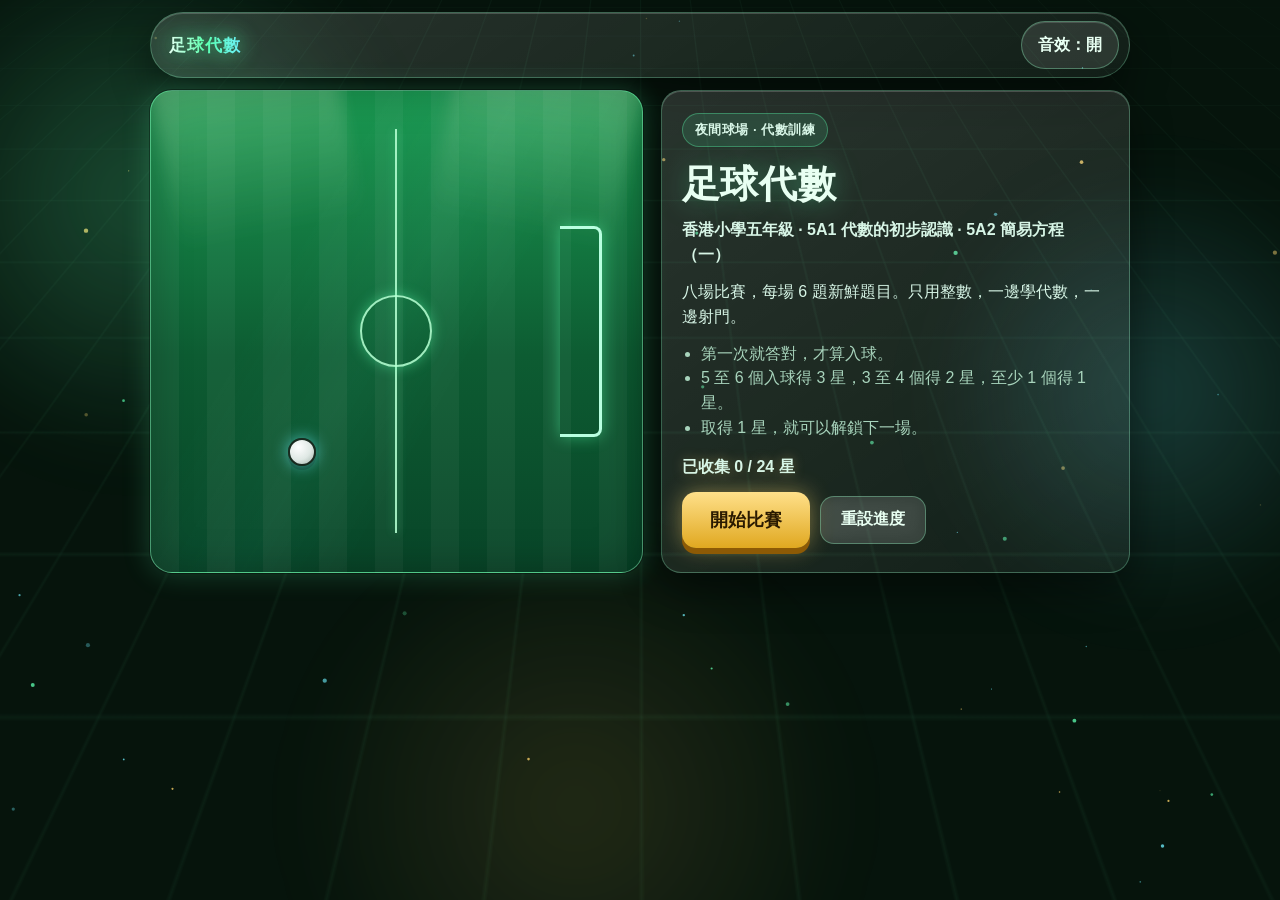
==== p5-maths-simple-algebra/index.html @ fef08406 "Add soccer algebra game with progress reset. Hong Kong P5 static game (5A1/5A2) under p5-maths-simpl" ====
<!DOCTYPE html>
<html lang="zh-Hant">
<head>
  <meta charset="UTF-8">
  <meta name="viewport" content="width=device-width, initial-scale=1, viewport-fit=cover">
  <meta name="theme-color" content="#06140c">
  <title>足球代數</title>
  <link rel="stylesheet" href="./styles.css">
</head>
<body>
  <canvas id="fx-canvas" aria-hidden="true"></canvas>
  <div class="bg-grid" aria-hidden="true"></div>
  <div class="bg-glow bg-glow-a" aria-hidden="true"></div>
  <div class="bg-glow bg-glow-b" aria-hidden="true"></div>
  <div class="bg-glow bg-glow-c" aria-hidden="true"></div>

  <div class="app-shell" id="app-shell">
    <header class="topbar glass-bar">
      <p class="brand"><span class="brand-glow">足球代數</span></p>
      <button type="button" id="sound-toggle" class="pill-btn" aria-pressed="true">音效：開</button>
    </header>

    <main>
      <noscript>
        <p class="noscript">請開啟 JavaScript，這個練習才能運作。</p>
      </noscript>

      <section id="screen-home" class="screen">
        <div class="hero">
          <div class="mini-pitch neon-frame" aria-hidden="true">
            <span class="pitch-sheen"></span>
            <span class="mini-halfway"></span>
            <span class="mini-circle"></span>
            <span class="mini-goal"></span>
            <span class="mini-ball neon-orb"></span>
            <span class="floodlight flood-l"></span>
            <span class="floodlight flood-r"></span>
          </div>
          <div class="hero-copy glass-panel">
            <p class="chip">夜間球場 · 代數訓練</p>
            <h1>足球代數</h1>
            <p class="lede">香港小學五年級 · 5A1 代數的初步認識 · 5A2 簡易方程（一）</p>
            <p>八場比賽，每場 6 題新鮮題目。只用整數，一邊學代數，一邊射門。</p>
            <ul class="rules">
              <li>第一次就答對，才算入球。</li>
              <li>5 至 6 個入球得 3 星，3 至 4 個得 2 星，至少 1 個得 1 星。</li>
              <li>取得 1 星，就可以解鎖下一場。</li>
            </ul>
            <p id="home-stars" class="collected">已收集 0 / 24 星</p>
            <div class="home-actions">
              <button type="button" id="go-map" class="btn-primary btn-large">開始比賽</button>
              <button type="button" id="reset-progress" class="btn-secondary">重設進度</button>
            </div>
          </div>
        </div>
      </section>

      <section id="screen-map" class="screen" hidden>
        <div class="map-head">
          <button type="button" id="map-home" class="btn-secondary">主頁</button>
          <div>
            <h1>賽程</h1>
            <p id="map-stars" class="collected">已收集 0 / 24 星</p>
          </div>
        </div>
        <p id="map-error" class="map-error glass-panel" hidden>題目暫時未能產生，請再按一次。</p>
        <div class="map-pitch neon-frame">
          <span class="pitch-sheen"></span>
          <ol id="level-list" class="level-list" aria-label="八場比賽"></ol>
        </div>
      </section>

      <section id="screen-match" class="screen" hidden>
        <div class="scoreboard glass-bar">
          <button type="button" id="quit-match" class="btn-secondary">地圖</button>
          <div class="scoreboard-title">
            <p id="match-title">5A1</p>
            <p id="match-progress" aria-live="polite">準備開球</p>
          </div>
          <div class="score-box neon-score">
            <span>入球</span>
            <strong id="score" aria-live="polite">0</strong>
          </div>
        </div>

        <div class="match-body">
          <div class="pitch neon-frame" id="pitch" aria-hidden="true">
            <div class="pitch-grass">
              <span class="pitch-sheen"></span>
              <div class="floodlight flood-l"></div>
              <div class="floodlight flood-r"></div>
              <div class="halfway"></div>
              <div class="center-circle"></div>
              <div class="penalty"></div>
              <div class="goal-wrap">
                <svg class="goal-svg" viewBox="0 0 220 120" aria-hidden="true">
                  <defs>
                    <pattern id="goal-net" width="12" height="12" patternUnits="userSpaceOnUse">
                      <path d="M0 12 L12 0" stroke="rgba(180,255,220,0.55)" stroke-width="1"></path>
                    </pattern>
                    <filter id="goal-glow" x="-20%" y="-20%" width="140%" height="140%">
                      <feGaussianBlur stdDeviation="2.2" result="blur"/>
                      <feMerge>
                        <feMergeNode in="blur"/>
                        <feMergeNode in="SourceGraphic"/>
                      </feMerge>
                    </filter>
                  </defs>
                  <path d="M16 108 V18 H204 V108" fill="url(#goal-net)" stroke="#b8ffe0" stroke-width="6" stroke-linejoin="round" filter="url(#goal-glow)"></path>
                </svg>
                <div class="keeper" id="keeper">
                  <span class="keeper-aura"></span>
                  <span class="keeper-head"></span>
                  <span class="keeper-body"></span>
                </div>
              </div>
              <div class="ball neon-orb" id="ball">
                <span class="ball-glow"></span>
                <svg class="ball-svg" viewBox="0 0 64 64" aria-hidden="true">
                  <circle cx="32" cy="32" r="30" fill="#ffffff" stroke="#0b1a12" stroke-width="2"></circle>
                  <polygon points="32,14 42,24 38,36 26,36 22,24" fill="#0b1a12"></polygon>
                  <polygon points="12,30 22,24 18,38 8,36" fill="#0b1a12"></polygon>
                  <polygon points="52,30 42,24 46,38 56,36" fill="#0b1a12"></polygon>
                  <polygon points="22,46 26,36 38,36 42,46 32,56" fill="#0b1a12"></polygon>
                </svg>
              </div>
              <div id="fx-layer" class="fx-layer"></div>
            </div>
          </div>

          <div class="play-panel glass-panel" id="play-panel">
            <div id="coach-banner" class="coach" hidden>
              <p class="coach-label">教練提示</p>
              <p id="coach-tip"></p>
              <button type="button" id="start-question" class="btn-primary btn-large">開球</button>
            </div>

            <div id="question-panel" hidden>
              <p id="phase-label" class="phase-label" hidden></p>
              <h2 id="prompt" class="prompt" tabindex="-1"></h2>
              <p id="equation-reminder" class="reminder" hidden></p>
              <div id="choices" class="choices" role="group" aria-label="選項"></div>
              <div id="keypad" class="keypad" hidden>
                <p id="typed" class="keypad-display is-empty" aria-live="polite">輸入 x</p>
                <div class="keys" id="keys" role="group" aria-label="數字鍵盤">
                  <button type="button" data-key="1">1</button>
                  <button type="button" data-key="2">2</button>
                  <button type="button" data-key="3">3</button>
                  <button type="button" data-key="4">4</button>
                  <button type="button" data-key="5">5</button>
                  <button type="button" data-key="6">6</button>
                  <button type="button" data-key="7">7</button>
                  <button type="button" data-key="8">8</button>
                  <button type="button" data-key="9">9</button>
                  <button type="button" data-key="clear">清除</button>
                  <button type="button" data-key="0">0</button>
                  <button type="button" data-key="submit">提交</button>
                </div>
              </div>
              <div id="feedback" class="feedback glass-inset" hidden role="status" aria-live="polite">
                <p id="feedback-title" class="feedback-title"></p>
                <p id="feedback-note"></p>
                <ol id="feedback-steps"></ol>
                <p id="feedback-check" class="feedback-check"></p>
                <button type="button" id="feedback-next" class="btn-primary btn-large">下一題</button>
              </div>
            </div>
          </div>
        </div>
      </section>

      <section id="screen-result" class="screen" hidden>
        <div class="result-card glass-panel">
          <h1 id="result-title">全場完結</h1>
          <p id="result-score">第一次射中 0 題，共 6 題。</p>
          <div id="result-stars" class="result-stars" aria-label="0 星"></div>
          <p id="result-note"></p>
          <div class="result-actions">
            <button type="button" id="replay" class="btn-primary btn-large">再賽一場</button>
            <button type="button" id="back-map" class="btn-secondary btn-large">返回地圖</button>
          </div>
        </div>
      </section>
    </main>
  </div>

  <div id="quit-confirm" class="modal" hidden>
    <div class="modal-card glass-panel" role="dialog" aria-modal="true" aria-labelledby="quit-text">
      <p id="quit-text">離開本場？這場進度不會儲存。星星要全場完結才會儲存。</p>
      <div class="modal-actions">
        <button type="button" id="quit-stay" class="btn-primary">留下</button>
        <button type="button" id="quit-leave" class="btn-secondary">離開</button>
      </div>
    </div>
  </div>

  <div id="reset-confirm" class="modal" hidden>
    <div class="modal-card glass-panel" role="dialog" aria-modal="true" aria-labelledby="reset-text">
      <p id="reset-text">重設全部進度？所有星星和解鎖都會清除，而且不能復原。</p>
      <div class="modal-actions">
        <button type="button" id="reset-cancel" class="btn-primary">取消</button>
        <button type="button" id="reset-confirm-btn" class="btn-secondary btn-danger">確定重設</button>
      </div>
    </div>
  </div>

  <script src="./questions.js"></script>
  <script src="./game.js"></script>
</body>
</html>
---- p5-maths-simple-algebra/styles.css ----
:root {
  --night: #06140c;
  --night-mid: #0a1f14;
  --grass-deep: #0c3d22;
  --grass-mid: #125c34;
  --grass-light: #1a8a4a;
  --line: rgba(180, 255, 210, 0.88);
  --neon: #5dffb0;
  --neon-soft: rgba(93, 255, 176, 0.45);
  --neon-gold: #ffd56a;
  --neon-cyan: #6ef0ff;
  --neon-coral: #ff6b7a;
  --ink: #e8fff2;
  --ink-dark: #0d1f16;
  --ink-soft: #a8d4bc;
  --panel: rgba(12, 36, 24, 0.55);
  --panel-solid: rgba(18, 48, 32, 0.78);
  --panel-border: rgba(148, 255, 200, 0.28);
  --glass: rgba(255, 255, 255, 0.08);
  --glass-strong: rgba(255, 255, 255, 0.14);
  --accent: #ffd56a;
  --accent-deep: #e0a820;
  --goal: #3dff9a;
  --save: #ff6b7a;
  --locked: #6b8a78;
  --shadow: 0 16px 40px rgba(0, 0, 0, 0.45);
  --glow-soft: 0 0 24px rgba(93, 255, 176, 0.25);
  --radius: 20px;
  --tap: 48px;
  --safe-top: env(safe-area-inset-top, 0px);
  --safe-right: env(safe-area-inset-right, 0px);
  --safe-bottom: env(safe-area-inset-bottom, 0px);
  --safe-left: env(safe-area-inset-left, 0px);
  --font: "PingFang TC", "Heiti TC", "Microsoft JhengHei", "Noto Sans TC", sans-serif;
}

*,
*::before,
*::after {
  box-sizing: border-box;
}

html,
body {
  margin: 0;
  min-height: 100%;
  min-height: 100dvh;
  font-family: var(--font);
  color: var(--ink);
  background: var(--night);
  -webkit-tap-highlight-color: transparent;
  touch-action: manipulation;
  overflow-x: hidden;
}

#fx-canvas {
  position: fixed;
  inset: 0;
  width: 100%;
  height: 100%;
  pointer-events: none;
  z-index: 0;
}

.bg-grid {
  position: fixed;
  inset: -10%;
  z-index: 0;
  pointer-events: none;
  background-image:
    linear-gradient(rgba(93, 255, 176, 0.06) 1px, transparent 1px),
    linear-gradient(90deg, rgba(93, 255, 176, 0.06) 1px, transparent 1px);
  background-size: 48px 48px;
  transform: perspective(600px) rotateX(48deg) scale(1.35);
  transform-origin: center 20%;
  mask-image: radial-gradient(ellipse at 50% 30%, #000 20%, transparent 72%);
  animation: grid-drift 28s linear infinite;
  opacity: 0.7;
}

.bg-glow {
  position: fixed;
  border-radius: 50%;
  pointer-events: none;
  z-index: 0;
  filter: blur(40px);
  opacity: 0.55;
}

.bg-glow-a {
  width: 42vw;
  height: 42vw;
  top: -8%;
  left: -10%;
  background: radial-gradient(circle, rgba(93, 255, 176, 0.45), transparent 70%);
  animation: glow-float 14s ease-in-out infinite;
}

.bg-glow-b {
  width: 36vw;
  height: 36vw;
  right: -8%;
  top: 18%;
  background: radial-gradient(circle, rgba(110, 240, 255, 0.35), transparent 70%);
  animation: glow-float 18s ease-in-out infinite reverse;
}

.bg-glow-c {
  width: 50vw;
  height: 40vw;
  left: 20%;
  bottom: -18%;
  background: radial-gradient(circle, rgba(255, 213, 106, 0.22), transparent 70%);
  animation: glow-float 20s ease-in-out infinite;
}

@keyframes grid-drift {
  from { background-position: 0 0, 0 0; }
  to { background-position: 0 96px, 96px 0; }
}

@keyframes glow-float {
  0%, 100% { transform: translate(0, 0) scale(1); }
  50% { transform: translate(3%, -4%) scale(1.08); }
}

.app-shell {
  position: relative;
  z-index: 1;
  padding:
    calc(12px + var(--safe-top))
    calc(14px + var(--safe-right))
    calc(14px + var(--safe-bottom))
    calc(14px + var(--safe-left));
  min-height: 100dvh;
}

.app-shell.is-shaking {
  animation: screen-shake 0.42s ease-out;
}

@keyframes screen-shake {
  0%, 100% { transform: translate(0, 0); }
  20% { transform: translate(-3px, 2px); }
  40% { transform: translate(3px, -2px); }
  60% { transform: translate(-2px, -1px); }
  80% { transform: translate(2px, 1px); }
}

button {
  font-family: inherit;
  font-size: 1rem;
  font-weight: 700;
  border: none;
  cursor: pointer;
  touch-action: manipulation;
  color: inherit;
}

button:disabled {
  opacity: 0.55;
  cursor: not-allowed;
}

button:focus-visible {
  outline: 3px solid var(--neon-gold);
  outline-offset: 2px;
}

.glass-bar,
.glass-panel {
  background: linear-gradient(145deg, rgba(255, 255, 255, 0.14), rgba(255, 255, 255, 0.05));
  backdrop-filter: blur(18px) saturate(1.35);
  -webkit-backdrop-filter: blur(18px) saturate(1.35);
  border: 1px solid var(--panel-border);
  box-shadow: var(--shadow), inset 0 1px 0 rgba(255, 255, 255, 0.18);
}

.glass-inset {
  background: rgba(0, 0, 0, 0.28);
  border: 1px solid rgba(148, 255, 200, 0.2);
  backdrop-filter: blur(10px);
  -webkit-backdrop-filter: blur(10px);
}

.neon-frame {
  position: relative;
  border: 1px solid rgba(148, 255, 200, 0.45);
  box-shadow:
    0 0 0 1px rgba(0, 0, 0, 0.35),
    0 0 28px rgba(93, 255, 176, 0.22),
    inset 0 0 40px rgba(0, 0, 0, 0.25);
}

.pitch-sheen {
  position: absolute;
  inset: 0;
  pointer-events: none;
  background: linear-gradient(120deg, transparent 30%, rgba(255, 255, 255, 0.12) 48%, transparent 62%);
  mix-blend-mode: soft-light;
  animation: sheen-sweep 7s ease-in-out infinite;
}

@keyframes sheen-sweep {
  0%, 100% { opacity: 0.35; transform: translateX(-8%); }
  50% { opacity: 0.7; transform: translateX(8%); }
}

.topbar {
  max-width: 980px;
  margin: 0 auto 12px;
  display: flex;
  align-items: center;
  justify-content: space-between;
  gap: 12px;
  border-radius: 999px;
  padding: 8px 10px 8px 18px;
}

.brand {
  margin: 0;
  font-size: 1.05rem;
  font-weight: 800;
  letter-spacing: 0.06em;
}

.brand-glow {
  background: linear-gradient(90deg, #eafff4, var(--neon), var(--neon-cyan));
  -webkit-background-clip: text;
  background-clip: text;
  color: transparent;
  text-shadow: 0 0 24px rgba(93, 255, 176, 0.35);
  filter: drop-shadow(0 0 10px rgba(93, 255, 176, 0.45));
}

.pill-btn,
#sound-toggle {
  min-height: var(--tap);
  min-width: var(--tap);
  padding: 0 16px;
  border-radius: 999px;
  background: rgba(255, 255, 255, 0.1);
  color: var(--ink);
  border: 1px solid rgba(148, 255, 200, 0.35);
  box-shadow: inset 0 1px 0 rgba(255, 255, 255, 0.15);
}

main {
  max-width: 980px;
  margin: 0 auto;
}

.screen[hidden],
[hidden] {
  display: none !important;
}

.noscript {
  background: #fff3cd;
  color: #664d03;
  padding: 14px 16px;
  border-radius: 12px;
}

.hero {
  display: grid;
  gap: 18px;
}

.mini-pitch {
  position: relative;
  height: clamp(160px, 28vh, 240px);
  border-radius: 22px;
  overflow: hidden;
  background:
    repeating-linear-gradient(
      90deg,
      rgba(255, 255, 255, 0.04) 0 28px,
      transparent 28px 56px
    ),
    linear-gradient(180deg, #1a9a52, #0d5c32 55%, #084528);
}

.floodlight {
  position: absolute;
  width: 38%;
  height: 55%;
  top: -8%;
  pointer-events: none;
  background: linear-gradient(180deg, rgba(255, 255, 220, 0.28), transparent 70%);
  filter: blur(8px);
  opacity: 0.75;
  animation: flood-pulse 4.5s ease-in-out infinite;
}

.flood-l { left: 4%; transform: rotate(-12deg); }
.flood-r { right: 4%; transform: rotate(12deg); animation-delay: -2s; }

@keyframes flood-pulse {
  0%, 100% { opacity: 0.45; }
  50% { opacity: 0.85; }
}

.mini-halfway,
.mini-circle,
.mini-goal,
.mini-ball {
  position: absolute;
}

.mini-halfway {
  left: 50%;
  top: 8%;
  bottom: 8%;
  width: 2px;
  background: var(--line);
  box-shadow: 0 0 10px var(--neon-soft);
  transform: translateX(-50%);
}

.mini-circle {
  width: 72px;
  height: 72px;
  border: 2px solid var(--line);
  border-radius: 50%;
  left: 50%;
  top: 50%;
  transform: translate(-50%, -50%);
  box-shadow: 0 0 14px var(--neon-soft);
}

.mini-goal {
  right: 8%;
  top: 28%;
  width: 42px;
  height: 44%;
  border: 3px solid #b8ffe0;
  border-left: none;
  border-radius: 0 8px 8px 0;
  box-shadow: 0 0 16px rgba(93, 255, 176, 0.45);
}

.neon-orb,
.mini-ball {
  width: 28px;
  height: 28px;
  border-radius: 50%;
  background: radial-gradient(circle at 35% 30%, #fff, #dfe8e4 55%, #9fb0a8);
  border: 2px solid #1a2a20;
  left: 28%;
  bottom: 22%;
  box-shadow:
    0 0 16px rgba(110, 240, 255, 0.65),
    0 4px 0 rgba(0, 0, 0, 0.25);
}

.hero-copy {
  border-radius: var(--radius);
  padding: 22px 20px 24px;
}

.chip {
  display: inline-flex;
  margin: 0 0 10px;
  padding: 6px 12px;
  border-radius: 999px;
  font-size: 0.82rem;
  font-weight: 800;
  letter-spacing: 0.04em;
  color: #b8ffe0;
  background: rgba(93, 255, 176, 0.12);
  border: 1px solid rgba(93, 255, 176, 0.35);
}

.hero-copy h1 {
  margin: 0 0 8px;
  font-size: clamp(1.8rem, 5vw, 2.4rem);
  letter-spacing: 0.02em;
  text-shadow: 0 0 28px rgba(93, 255, 176, 0.35);
}

.lede {
  margin: 0 0 10px;
  color: var(--neon-gold);
  font-weight: 700;
}

.hero-copy > p {
  margin: 0 0 12px;
  line-height: 1.55;
  color: #d7f5e6;
}

.rules {
  margin: 0 0 14px;
  padding-left: 1.2em;
  color: var(--ink-soft);
  line-height: 1.55;
}

.collected {
  margin: 0 0 14px;
  font-weight: 800;
  color: var(--neon-gold);
  text-shadow: 0 0 12px rgba(255, 213, 106, 0.35);
}

.btn-primary,
.btn-secondary {
  min-height: var(--tap);
  min-width: var(--tap);
  padding: 12px 20px;
  border-radius: 14px;
  display: inline-flex;
  align-items: center;
  justify-content: center;
}

.btn-primary {
  background: linear-gradient(180deg, #ffe08a, var(--accent-deep));
  color: #2a1a00;
  box-shadow:
    0 6px 0 #8d5a05,
    0 0 22px rgba(255, 213, 106, 0.45);
}

.btn-primary:active {
  transform: translateY(2px);
  box-shadow: 0 4px 0 #8d5a05, 0 0 16px rgba(255, 213, 106, 0.35);
}

.btn-secondary {
  background: rgba(255, 255, 255, 0.1);
  border: 1px solid rgba(148, 255, 200, 0.35);
  color: var(--ink);
  backdrop-filter: blur(8px);
  -webkit-backdrop-filter: blur(8px);
}

.btn-large {
  min-height: 56px;
  padding-inline: 28px;
  font-size: 1.1rem;
}

.home-actions {
  display: flex;
  flex-wrap: wrap;
  gap: 10px;
  align-items: center;
}

.btn-danger {
  border-color: rgba(255, 107, 122, 0.55);
  color: #ffd0d4;
}

.btn-danger:active {
  background: rgba(255, 107, 122, 0.18);
}

.map-head {
  display: flex;
  align-items: flex-start;
  gap: 14px;
  margin-bottom: 14px;
  color: var(--ink);
}

.map-head h1 {
  margin: 0 0 4px;
  font-size: 1.6rem;
  text-shadow: 0 0 18px rgba(93, 255, 176, 0.35);
}

.map-head .collected {
  margin: 0;
}

.map-error {
  color: #ffd0d4;
  padding: 12px 14px;
  border-radius: 12px;
  margin: 0 0 12px;
  font-weight: 700;
  border-color: rgba(255, 107, 122, 0.45);
}

.map-pitch {
  border-radius: 22px;
  padding: 16px;
  overflow: hidden;
  background:
    repeating-linear-gradient(
      90deg,
      rgba(255, 255, 255, 0.04) 0 36px,
      transparent 36px 72px
    ),
    linear-gradient(180deg, #178a48, #0d5c32);
}

.level-list {
  list-style: none;
  margin: 0;
  padding: 0;
  display: grid;
  grid-template-columns: 1fr;
  gap: 12px;
  position: relative;
  z-index: 1;
}

.level-card {
  display: grid;
  grid-template-columns: auto 1fr auto;
  gap: 12px;
  align-items: center;
  width: 100%;
  text-align: left;
  min-height: 72px;
  padding: 12px 14px;
  border-radius: 16px;
  background: linear-gradient(145deg, rgba(255, 255, 255, 0.16), rgba(255, 255, 255, 0.06));
  border: 1px solid rgba(148, 255, 200, 0.35);
  box-shadow: 0 4px 0 rgba(0, 0, 0, 0.25), 0 0 18px rgba(93, 255, 176, 0.12);
  backdrop-filter: blur(10px);
  -webkit-backdrop-filter: blur(10px);
  color: var(--ink);
}

.level-card:active:not(:disabled) {
  transform: translateY(1px);
}

.level-card.is-locked {
  background: rgba(20, 40, 30, 0.55);
  color: var(--locked);
  border-color: rgba(107, 138, 120, 0.35);
  box-shadow: none;
}

.level-num {
  width: 44px;
  height: 44px;
  border-radius: 50%;
  display: grid;
  place-items: center;
  background: radial-gradient(circle at 35% 30%, #3dff9a, #0f6a3c);
  color: #062214;
  font-weight: 800;
  box-shadow: 0 0 16px rgba(61, 255, 154, 0.55);
}

.level-card.is-locked .level-num {
  background: #4a5f52;
  color: #c5d4cb;
  box-shadow: none;
}

.level-meta strong {
  display: block;
  font-size: 1.05rem;
  margin-bottom: 2px;
}

.level-meta span {
  font-size: 0.92rem;
  color: var(--ink-soft);
}

.level-stars {
  letter-spacing: 0.08em;
  font-size: 1.1rem;
  color: var(--neon-gold);
  min-width: 4.2em;
  text-align: right;
  text-shadow: 0 0 10px rgba(255, 213, 106, 0.4);
}

.scoreboard {
  display: grid;
  grid-template-columns: auto 1fr auto;
  gap: 10px;
  align-items: center;
  border-radius: 18px;
  padding: 10px 12px;
  margin-bottom: 12px;
}

.scoreboard-title p {
  margin: 0;
}

#match-title {
  font-weight: 800;
  font-size: 1.05rem;
}

#match-progress {
  font-size: 0.92rem;
  opacity: 0.9;
  color: var(--ink-soft);
}

.score-box {
  border-radius: 14px;
  padding: 8px 12px;
  text-align: center;
  min-width: 68px;
}

.neon-score {
  background: rgba(0, 0, 0, 0.35);
  border: 1px solid rgba(93, 255, 176, 0.45);
  box-shadow: inset 0 0 18px rgba(93, 255, 176, 0.18), 0 0 16px rgba(93, 255, 176, 0.2);
}

.score-box span {
  display: block;
  font-size: 0.78rem;
  opacity: 0.85;
  color: var(--neon);
}

.score-box strong {
  font-size: 1.45rem;
  line-height: 1.1;
  color: #fff;
  text-shadow: 0 0 12px rgba(93, 255, 176, 0.65);
}

.match-body {
  display: grid;
  gap: 12px;
}

.pitch {
  border-radius: 18px;
  overflow: hidden;
  min-height: 150px;
}

.pitch-grass {
  position: relative;
  height: clamp(150px, 24vh, 220px);
  background:
    repeating-linear-gradient(
      90deg,
      rgba(255, 255, 255, 0.045) 0 32px,
      transparent 32px 64px
    ),
    linear-gradient(180deg, #1b9a52, #0e6a3a 60%, #0a4d2c);
}

.halfway {
  position: absolute;
  left: 50%;
  top: 8%;
  bottom: 8%;
  width: 2px;
  background: var(--line);
  box-shadow: 0 0 12px var(--neon-soft);
  transform: translateX(-50%);
}

.center-circle {
  position: absolute;
  width: 70px;
  height: 70px;
  border: 2px solid var(--line);
  border-radius: 50%;
  left: 50%;
  top: 50%;
  transform: translate(-50%, -50%);
  box-shadow: 0 0 16px var(--neon-soft);
}

.penalty {
  position: absolute;
  right: 8%;
  top: 18%;
  width: 18%;
  height: 64%;
  border: 2px solid var(--line);
  border-right: none;
  box-shadow: -4px 0 16px rgba(93, 255, 176, 0.15);
}

.goal-wrap {
  position: absolute;
  right: 2%;
  top: 22%;
  width: 28%;
  height: 56%;
}

.goal-svg {
  width: 100%;
  height: 100%;
  display: block;
  filter: drop-shadow(0 0 8px rgba(93, 255, 176, 0.55));
}

.keeper {
  position: absolute;
  left: 28%;
  top: 38%;
  width: 34px;
  transition: transform 0.35s ease;
  filter: drop-shadow(0 0 10px rgba(110, 240, 255, 0.55));
}

.keeper-aura {
  position: absolute;
  inset: -8px -6px -4px;
  border-radius: 16px;
  background: radial-gradient(circle, rgba(110, 240, 255, 0.35), transparent 70%);
  z-index: -1;
  animation: aura-pulse 2.4s ease-in-out infinite;
}

@keyframes aura-pulse {
  0%, 100% { opacity: 0.45; transform: scale(0.95); }
  50% { opacity: 0.9; transform: scale(1.08); }
}

.keeper-head {
  display: block;
  width: 18px;
  height: 18px;
  margin: 0 auto 2px;
  border-radius: 50%;
  background: linear-gradient(145deg, #ffe0c2, #f3d2b0);
  border: 2px solid #1a2a20;
  box-shadow: 0 0 8px rgba(255, 255, 255, 0.35);
}

.keeper-body {
  display: block;
  width: 28px;
  height: 28px;
  margin: 0 auto;
  border-radius: 8px;
  background: linear-gradient(160deg, #4db8ff, #1e5aa8);
  border: 2px solid #0b1f33;
  box-shadow: 0 0 14px rgba(77, 184, 255, 0.55);
}

.ball {
  position: absolute;
  left: 18%;
  bottom: 18%;
  width: 36px;
  height: 36px;
  z-index: 2;
  transform-origin: center;
}

.ball-glow {
  position: absolute;
  inset: -10px;
  border-radius: 50%;
  background: radial-gradient(circle, rgba(110, 240, 255, 0.55), transparent 70%);
  animation: aura-pulse 2s ease-in-out infinite;
  pointer-events: none;
}

.ball-svg {
  position: relative;
  width: 100%;
  height: 100%;
  display: block;
  filter: drop-shadow(0 3px 0 rgba(0, 0, 0, 0.25)) drop-shadow(0 0 10px rgba(110, 240, 255, 0.65));
}

.fx-layer {
  position: absolute;
  inset: 0;
  pointer-events: none;
  overflow: hidden;
  z-index: 5;
}

.score-popup {
  position: absolute;
  left: 50%;
  top: 42%;
  transform: translate(-50%, 0);
  font-weight: 900;
  font-size: clamp(1.2rem, 4vw, 1.7rem);
  letter-spacing: 0.04em;
  pointer-events: none;
  text-shadow: 0 0 16px currentColor, 0 2px 0 rgba(0, 0, 0, 0.45);
  animation: popup-float 0.95s ease-out forwards;
  white-space: nowrap;
  z-index: 6;
}

.score-popup.is-goal {
  color: var(--neon-gold);
}

.score-popup.is-save {
  color: var(--neon-coral);
}

@keyframes popup-float {
  0% { opacity: 0; transform: translate(-50%, 12px) scale(0.85); }
  18% { opacity: 1; transform: translate(-50%, 0) scale(1.08); }
  100% { opacity: 0; transform: translate(-50%, -48px) scale(1); }
}

.pitch.is-goal .ball {
  animation: ball-goal 0.7s ease-out forwards;
}

.pitch.is-goal .keeper {
  transform: translateY(-8px);
}

.pitch.is-goal .pitch-grass {
  box-shadow: inset 0 0 60px rgba(61, 255, 154, 0.35);
}

.pitch.is-save .ball {
  animation: ball-save 0.65s ease-out forwards;
}

.pitch.is-save .keeper {
  transform: translate(18px, -6px) rotate(12deg);
}

.pitch.is-save .pitch-grass {
  box-shadow: inset 0 0 50px rgba(255, 107, 122, 0.28);
}

@keyframes ball-goal {
  0% { transform: translate(0, 0) scale(1); }
  55% { transform: translate(150%, -55%) scale(0.95); }
  100% { transform: translate(210%, -20%) scale(0.8); opacity: 0.35; }
}

@keyframes ball-save {
  0% { transform: translate(0, 0); }
  40% { transform: translate(95%, -35%); }
  100% { transform: translate(40%, 10%) rotate(-40deg); }
}

.play-panel {
  border-radius: var(--radius);
  padding: 16px;
  min-height: 280px;
  color: #e8fff2;
}

.coach-label {
  margin: 0 0 4px;
  font-size: 0.85rem;
  font-weight: 800;
  color: var(--neon-gold);
  letter-spacing: 0.04em;
}

#coach-tip {
  margin: 0 0 16px;
  line-height: 1.55;
  font-size: 1.05rem;
  color: #d7f5e6;
}

.phase-label {
  margin: 0 0 6px;
  font-size: 0.85rem;
  font-weight: 800;
  color: var(--neon);
}

.prompt {
  margin: 0 0 14px;
  font-size: clamp(1.15rem, 3.6vw, 1.45rem);
  line-height: 1.45;
  white-space: pre-wrap;
  color: #f2fff8;
}

.reminder {
  margin: -6px 0 12px;
  padding: 8px 10px;
  background: rgba(93, 255, 176, 0.1);
  border: 1px solid rgba(93, 255, 176, 0.28);
  border-radius: 10px;
  color: var(--ink-soft);
  font-weight: 700;
}

.choices {
  display: grid;
  grid-template-columns: 1fr;
  gap: 10px;
}

.choice-btn {
  min-height: 56px;
  padding: 14px 16px;
  border-radius: 14px;
  background: rgba(255, 255, 255, 0.08);
  border: 1px solid rgba(148, 255, 200, 0.28);
  text-align: left;
  font-size: 1.08rem;
  line-height: 1.35;
  color: var(--ink);
  box-shadow: inset 0 1px 0 rgba(255, 255, 255, 0.12);
}

.choice-btn:active:not(:disabled) {
  transform: scale(0.985);
}

.choice-btn.is-correct {
  background: rgba(61, 255, 154, 0.18);
  border-color: var(--goal);
  box-shadow: 0 0 18px rgba(61, 255, 154, 0.35);
}

.choice-btn.is-wrong {
  background: rgba(255, 107, 122, 0.16);
  border-color: var(--save);
}

.keypad-display {
  min-height: 56px;
  margin: 0 0 12px;
  padding: 12px 14px;
  border-radius: 12px;
  background: rgba(0, 0, 0, 0.45);
  color: var(--neon);
  font-size: 1.6rem;
  font-weight: 800;
  letter-spacing: 0.06em;
  display: flex;
  align-items: center;
  border: 1px solid rgba(93, 255, 176, 0.35);
  box-shadow: inset 0 0 20px rgba(93, 255, 176, 0.12), 0 0 16px rgba(93, 255, 176, 0.15);
  text-shadow: 0 0 10px rgba(93, 255, 176, 0.55);
}

.keypad-display.is-empty {
  color: rgba(148, 255, 200, 0.4);
  font-size: 1.1rem;
  letter-spacing: 0;
  text-shadow: none;
}

.keys {
  display: grid;
  grid-template-columns: repeat(3, 1fr);
  gap: 8px;
}

.keys button {
  min-height: var(--tap);
  border-radius: 12px;
  background: rgba(255, 255, 255, 0.1);
  border: 1px solid rgba(148, 255, 200, 0.25);
  font-size: 1.25rem;
  color: var(--ink);
  box-shadow: inset 0 1px 0 rgba(255, 255, 255, 0.12);
}

.keys button[data-key="clear"] {
  font-size: 1rem;
  background: rgba(255, 180, 120, 0.16);
  border-color: rgba(255, 180, 120, 0.35);
}

.keys button[data-key="submit"] {
  font-size: 1rem;
  background: linear-gradient(180deg, #ffe08a, var(--accent-deep));
  color: #2a1a00;
  border-color: transparent;
  box-shadow: 0 0 16px rgba(255, 213, 106, 0.4);
}

.feedback {
  margin-top: 8px;
  padding: 12px;
  border-radius: 14px;
}

.feedback.is-goal {
  background: rgba(61, 255, 154, 0.12);
  border-color: rgba(61, 255, 154, 0.4);
  box-shadow: 0 0 20px rgba(61, 255, 154, 0.18);
}

.feedback.is-save {
  background: rgba(255, 107, 122, 0.1);
  border-color: rgba(255, 107, 122, 0.35);
}

.feedback-title {
  margin: 0 0 6px;
  font-size: 1.15rem;
  font-weight: 800;
}

#feedback-note {
  margin: 0 0 8px;
  line-height: 1.5;
  color: #d7f5e6;
}

#feedback-steps {
  margin: 0 0 10px;
  padding-left: 1.2em;
  line-height: 1.55;
  color: var(--ink-soft);
}

.feedback-check {
  margin: 0 0 12px;
  font-weight: 700;
  color: var(--ink-soft);
}

.result-card {
  border-radius: var(--radius);
  padding: 24px 20px;
  text-align: center;
}

.result-card h1 {
  margin: 0 0 8px;
  text-shadow: 0 0 20px rgba(93, 255, 176, 0.35);
}

#result-score {
  margin: 0 0 12px;
  color: var(--ink-soft);
}

.result-stars {
  font-size: 2rem;
  letter-spacing: 0.12em;
  color: var(--neon-gold);
  margin-bottom: 10px;
  min-height: 2.2rem;
  text-shadow: 0 0 18px rgba(255, 213, 106, 0.55);
}

#result-note {
  margin: 0 0 18px;
  line-height: 1.5;
  color: #d7f5e6;
}

.result-actions {
  display: flex;
  flex-wrap: wrap;
  gap: 10px;
  justify-content: center;
}

.modal {
  position: fixed;
  inset: 0;
  background: rgba(2, 10, 6, 0.72);
  display: grid;
  place-items: center;
  padding: 20px;
  z-index: 40;
  backdrop-filter: blur(6px);
  -webkit-backdrop-filter: blur(6px);
}

.modal-card {
  width: min(420px, 100%);
  border-radius: 18px;
  padding: 20px;
  color: var(--ink);
}

.modal-card p {
  margin: 0 0 16px;
  line-height: 1.5;
}

.modal-actions {
  display: flex;
  gap: 10px;
  justify-content: flex-end;
}

@media (min-width: 760px) {
  .hero {
    grid-template-columns: 1.05fr 1fr;
    align-items: stretch;
  }

  .mini-pitch {
    height: 100%;
    min-height: 280px;
  }

  .level-list {
    grid-template-columns: 1fr 1fr;
  }

  .match-body {
    grid-template-columns: 0.9fr 1.1fr;
    align-items: start;
  }

  .pitch-grass {
    height: 100%;
    min-height: 320px;
  }

  .choices {
    grid-template-columns: 1fr 1fr;
  }
}

@media (max-width: 480px) {
  .scoreboard {
    grid-template-columns: auto 1fr;
  }

  .score-box {
    grid-column: 2;
    justify-self: end;
  }

  .hero-copy {
    padding: 18px 16px 20px;
  }
}

@media (prefers-reduced-motion: reduce) {
  .bg-grid,
  .bg-glow,
  .pitch-sheen,
  .floodlight,
  .keeper-aura,
  .ball-glow {
    animation: none;
  }

  .app-shell.is-shaking {
    animation: none;
  }

  .score-popup {
    animation: none;
    opacity: 1;
    transform: translate(-50%, -20px);
  }

  .pitch.is-goal .ball,
  .pitch.is-save .ball,
  .pitch.is-goal .keeper,
  .pitch.is-save .keeper {
    animation: none;
    transition: none;
  }

  .pitch.is-goal .ball {
    transform: translate(180%, -20%);
    opacity: 0.5;
  }

  .pitch.is-save .ball {
    transform: translate(40%, 8%);
  }

  .btn-primary:active,
  .level-card:active:not(:disabled),
  .choice-btn:active:not(:disabled) {
    transform: none;
  }
}
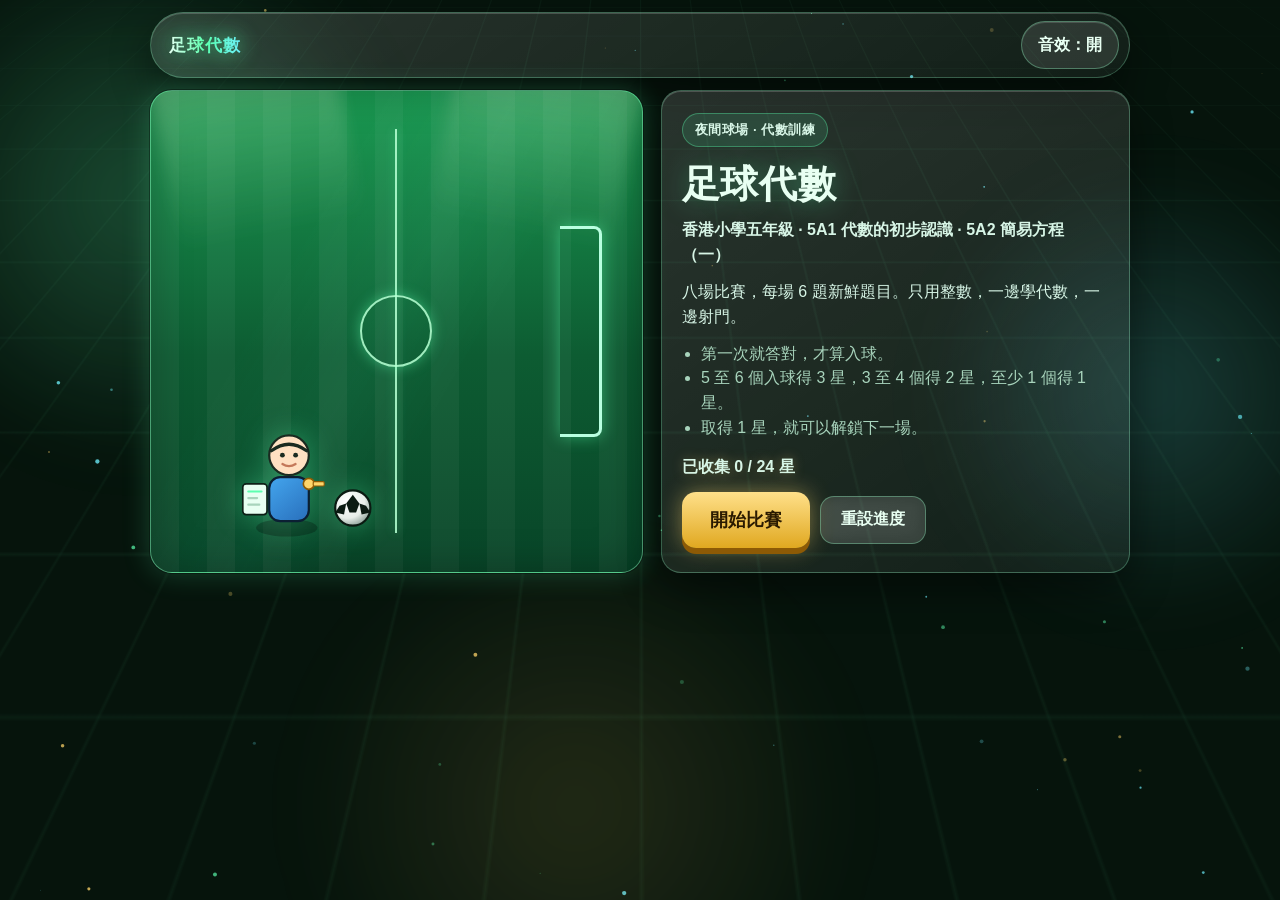
==== commit 9db0ac15: "Polish soccer algebra to match kids-edu house style. Add streak HUD, rotating encouragement, richer " ====
--- a/p5-maths-simple-algebra/index.html
+++ b/p5-maths-simple-algebra/index.html
@@ -32,9 +32,44 @@
             <span class="mini-halfway"></span>
             <span class="mini-circle"></span>
             <span class="mini-goal"></span>
-            <span class="mini-ball neon-orb"></span>
             <span class="floodlight flood-l"></span>
             <span class="floodlight flood-r"></span>
+            <svg class="hero-mascot" viewBox="0 0 200 140" xmlns="http://www.w3.org/2000/svg">
+              <defs>
+                <linearGradient id="coachShirt" x1="70" y1="50" x2="130" y2="120" gradientUnits="userSpaceOnUse">
+                  <stop offset="0%" stop-color="#4db8ff"/>
+                  <stop offset="100%" stop-color="#1e5aa8"/>
+                </linearGradient>
+                <radialGradient id="ballShade" cx="0.35" cy="0.3" r="0.7">
+                  <stop offset="0%" stop-color="#ffffff"/>
+                  <stop offset="70%" stop-color="#e8eee9"/>
+                  <stop offset="100%" stop-color="#9fb0a8"/>
+                </radialGradient>
+              </defs>
+              <!-- coach body -->
+              <ellipse cx="88" cy="118" rx="28" ry="8" fill="rgba(0,0,0,0.25)"/>
+              <rect x="72" y="72" width="36" height="40" rx="10" fill="url(#coachShirt)" stroke="#0b1f33" stroke-width="2"/>
+              <circle cx="90" cy="52" r="18" fill="#ffe0c2" stroke="#1a2a20" stroke-width="2"/>
+              <path d="M74 48 Q90 36 106 48" fill="none" stroke="#1a2a20" stroke-width="3" stroke-linecap="round"/>
+              <circle cx="84" cy="52" r="2.2" fill="#1a2a20"/>
+              <circle cx="96" cy="52" r="2.2" fill="#1a2a20"/>
+              <path d="M84 60 Q90 64 96 60" fill="none" stroke="#c4785a" stroke-width="2" stroke-linecap="round"/>
+              <!-- whistle -->
+              <circle cx="108" cy="78" r="5" fill="#ffd56a" stroke="#8d5a05" stroke-width="1.5"/>
+              <rect x="112" y="76" width="10" height="4" rx="1" fill="#ffd56a" stroke="#8d5a05" stroke-width="1"/>
+              <!-- clipboard -->
+              <rect x="48" y="78" width="22" height="28" rx="3" fill="#e8fff2" stroke="#0d1f16" stroke-width="1.5"/>
+              <rect x="52" y="84" width="14" height="2" rx="1" fill="#5dffb0"/>
+              <rect x="52" y="90" width="10" height="2" rx="1" fill="#a8d4bc"/>
+              <rect x="52" y="96" width="12" height="2" rx="1" fill="#a8d4bc"/>
+              <!-- ball -->
+              <g class="home-ball-spin">
+                <circle cx="148" cy="100" r="16" fill="url(#ballShade)" stroke="#0b1a12" stroke-width="2"/>
+                <polygon points="148,88 154,96 151,104 145,104 142,96" fill="#0b1a12"/>
+                <polygon points="136,98 142,96 140,106 132,104" fill="#0b1a12"/>
+                <polygon points="160,98 154,96 156,106 164,104" fill="#0b1a12"/>
+              </g>
+            </svg>
           </div>
           <div class="hero-copy glass-panel">
             <p class="chip">夜間球場 · 代數訓練</p>
@@ -77,9 +112,15 @@
             <p id="match-title">5A1</p>
             <p id="match-progress" aria-live="polite">準備開球</p>
           </div>
-          <div class="score-box neon-score">
-            <span>入球</span>
-            <strong id="score" aria-live="polite">0</strong>
+          <div class="score-cluster">
+            <div class="score-box streak-pill" title="連續首次入球">
+              <span>連勝</span>
+              <strong id="streak" aria-live="polite">0</strong>
+            </div>
+            <div class="score-box neon-score">
+              <span>入球</span>
+              <strong id="score" aria-live="polite">0</strong>
+            </div>
           </div>
         </div>
 
@@ -130,8 +171,20 @@
 
           <div class="play-panel glass-panel" id="play-panel">
             <div id="coach-banner" class="coach" hidden>
-              <p class="coach-label">教練提示</p>
-              <p id="coach-tip"></p>
+              <div class="coach-row">
+                <svg class="coach-avatar" viewBox="0 0 64 64" aria-hidden="true">
+                  <circle cx="32" cy="32" r="30" fill="rgba(93,255,176,0.12)" stroke="rgba(93,255,176,0.45)" stroke-width="2"/>
+                  <rect x="20" y="34" width="24" height="22" rx="7" fill="#1e5aa8" stroke="#0b1f33" stroke-width="1.5"/>
+                  <circle cx="32" cy="24" r="12" fill="#ffe0c2" stroke="#1a2a20" stroke-width="1.5"/>
+                  <circle cx="28" cy="24" r="1.6" fill="#1a2a20"/>
+                  <circle cx="36" cy="24" r="1.6" fill="#1a2a20"/>
+                  <path d="M28 30 Q32 33 36 30" fill="none" stroke="#c4785a" stroke-width="1.5" stroke-linecap="round"/>
+                </svg>
+                <div class="coach-copy">
+                  <p class="coach-label">教練提示</p>
+                  <p id="coach-tip"></p>
+                </div>
+              </div>
               <button type="button" id="start-question" class="btn-primary btn-large">開球</button>
             </div>
 
@@ -171,9 +224,23 @@
 
       <section id="screen-result" class="screen" hidden>
         <div class="result-card glass-panel">
+          <div id="result-stars" class="result-stars" aria-label="0 星"></div>
           <h1 id="result-title">全場完結</h1>
-          <p id="result-score">第一次射中 0 題，共 6 題。</p>
-          <div id="result-stars" class="result-stars" aria-label="0 星"></div>
+          <p id="result-badge" class="result-badge"></p>
+          <div class="result-stats" aria-label="本場統計">
+            <div class="result-stat">
+              <span class="s-label">首次入球</span>
+              <span class="s-value" id="stat-first-try">0 / 6</span>
+            </div>
+            <div class="result-stat">
+              <span class="s-label">最高連勝</span>
+              <span class="s-value" id="stat-best-streak">0</span>
+            </div>
+            <div class="result-stat">
+              <span class="s-label">本場星</span>
+              <span class="s-value" id="stat-match-stars">0</span>
+            </div>
+          </div>
           <p id="result-note"></p>
           <div class="result-actions">
             <button type="button" id="replay" class="btn-primary btn-large">再賽一場</button>
@@ -205,6 +272,7 @@
   </div>
 
   <script src="./questions.js"></script>
+  <script src="./audio.js"></script>
   <script src="./game.js"></script>
 </body>
 </html>
--- a/p5-maths-simple-algebra/styles.css
+++ b/p5-maths-simple-algebra/styles.css
@@ -340,18 +340,31 @@
   box-shadow: 0 0 16px rgba(93, 255, 176, 0.45);
 }
 
-.neon-orb,
-.mini-ball {
+.neon-orb {
   width: 28px;
   height: 28px;
   border-radius: 50%;
   background: radial-gradient(circle at 35% 30%, #fff, #dfe8e4 55%, #9fb0a8);
   border: 2px solid #1a2a20;
-  left: 28%;
-  bottom: 22%;
   box-shadow:
     0 0 16px rgba(110, 240, 255, 0.65),
     0 4px 0 rgba(0, 0, 0, 0.25);
+}
+
+.hero-mascot {
+  position: absolute;
+  left: 8%;
+  bottom: 4%;
+  width: min(72%, 220px);
+  height: auto;
+  z-index: 2;
+  filter: drop-shadow(0 0 14px rgba(93, 255, 176, 0.35));
+  animation: mascot-bob 3.6s ease-in-out infinite;
+}
+
+@keyframes mascot-bob {
+  0%, 100% { transform: translateY(0); }
+  50% { transform: translateY(-6px); }
 }
 
 .hero-copy {
@@ -532,11 +545,39 @@
   transform: translateY(1px);
 }
 
+.level-card.is-next-pulse {
+  border-color: rgba(110, 240, 255, 0.85);
+  box-shadow:
+    0 4px 0 rgba(0, 0, 0, 0.25),
+    0 0 0 2px rgba(110, 240, 255, 0.35),
+    0 0 28px rgba(110, 240, 255, 0.55),
+    inset 0 0 18px rgba(110, 240, 255, 0.12);
+  animation: map-neon-pulse 1.8s ease-in-out infinite;
+}
+
+@keyframes map-neon-pulse {
+  0%, 100% {
+    box-shadow:
+      0 4px 0 rgba(0, 0, 0, 0.25),
+      0 0 0 2px rgba(110, 240, 255, 0.28),
+      0 0 18px rgba(110, 240, 255, 0.35),
+      inset 0 0 12px rgba(110, 240, 255, 0.08);
+  }
+  50% {
+    box-shadow:
+      0 4px 0 rgba(0, 0, 0, 0.25),
+      0 0 0 3px rgba(110, 240, 255, 0.55),
+      0 0 36px rgba(110, 240, 255, 0.7),
+      inset 0 0 22px rgba(110, 240, 255, 0.18);
+  }
+}
+
 .level-card.is-locked {
   background: rgba(20, 40, 30, 0.55);
   color: var(--locked);
   border-color: rgba(107, 138, 120, 0.35);
   box-shadow: none;
+  animation: none;
 }
 
 .level-num {
@@ -602,17 +643,37 @@
   color: var(--ink-soft);
 }
 
+.score-cluster {
+  display: flex;
+  align-items: stretch;
+  gap: 8px;
+}
+
 .score-box {
   border-radius: 14px;
   padding: 8px 12px;
   text-align: center;
-  min-width: 68px;
+  min-width: 60px;
 }
 
 .neon-score {
   background: rgba(0, 0, 0, 0.35);
   border: 1px solid rgba(93, 255, 176, 0.45);
   box-shadow: inset 0 0 18px rgba(93, 255, 176, 0.18), 0 0 16px rgba(93, 255, 176, 0.2);
+}
+
+.streak-pill {
+  background: rgba(0, 0, 0, 0.35);
+  border: 1px solid rgba(255, 213, 106, 0.5);
+  box-shadow: inset 0 0 16px rgba(255, 213, 106, 0.14), 0 0 14px rgba(255, 213, 106, 0.2);
+}
+
+.streak-pill span {
+  color: var(--neon-gold);
+}
+
+.streak-pill strong {
+  text-shadow: 0 0 12px rgba(255, 213, 106, 0.65);
 }
 
 .score-box span {
@@ -853,6 +914,25 @@
   color: #e8fff2;
 }
 
+.coach-row {
+  display: flex;
+  align-items: flex-start;
+  gap: 12px;
+  margin-bottom: 16px;
+}
+
+.coach-avatar {
+  flex: 0 0 56px;
+  width: 56px;
+  height: 56px;
+  filter: drop-shadow(0 0 10px rgba(93, 255, 176, 0.35));
+}
+
+.coach-copy {
+  flex: 1;
+  min-width: 0;
+}
+
 .coach-label {
   margin: 0 0 4px;
   font-size: 0.85rem;
@@ -862,7 +942,7 @@
 }
 
 #coach-tip {
-  margin: 0 0 16px;
+  margin: 0;
   line-height: 1.55;
   font-size: 1.05rem;
   color: #d7f5e6;
@@ -1034,18 +1114,68 @@
   text-shadow: 0 0 20px rgba(93, 255, 176, 0.35);
 }
 
-#result-score {
-  margin: 0 0 12px;
+.result-badge {
+  margin: 0 0 16px;
+  font-weight: 800;
+  color: var(--neon-gold);
+  text-shadow: 0 0 12px rgba(255, 213, 106, 0.4);
+  min-height: 1.4em;
+}
+
+.result-stats {
+  display: grid;
+  grid-template-columns: repeat(3, 1fr);
+  gap: 8px;
+  margin: 0 0 16px;
+}
+
+.result-stat {
+  border-radius: 14px;
+  padding: 10px 8px;
+  background: rgba(0, 0, 0, 0.28);
+  border: 1px solid rgba(148, 255, 200, 0.22);
+}
+
+.result-stat .s-label {
+  display: block;
+  font-size: 0.78rem;
   color: var(--ink-soft);
+  margin-bottom: 4px;
+}
+
+.result-stat .s-value {
+  display: block;
+  font-size: 1.15rem;
+  color: #fff;
+  text-shadow: 0 0 10px rgba(93, 255, 176, 0.45);
 }
 
 .result-stars {
-  font-size: 2rem;
-  letter-spacing: 0.12em;
-  color: var(--neon-gold);
-  margin-bottom: 10px;
-  min-height: 2.2rem;
-  text-shadow: 0 0 18px rgba(255, 213, 106, 0.55);
+  display: flex;
+  justify-content: center;
+  align-items: center;
+  gap: 10px;
+  margin-bottom: 12px;
+  min-height: 3.2rem;
+}
+
+.result-star-svg {
+  width: 52px;
+  height: 52px;
+  opacity: 0.45;
+  filter: drop-shadow(0 0 6px rgba(148, 163, 184, 0.2));
+}
+
+.result-star-svg.earned {
+  opacity: 1;
+  filter: drop-shadow(0 0 14px rgba(255, 213, 106, 0.75));
+  animation: star-pop 0.55s ease-out both;
+}
+
+@keyframes star-pop {
+  0% { transform: scale(0.35) rotate(-18deg); opacity: 0; }
+  60% { transform: scale(1.12) rotate(4deg); opacity: 1; }
+  100% { transform: scale(1) rotate(0deg); opacity: 1; }
 }
 
 #result-note {
@@ -1126,9 +1256,18 @@
     grid-template-columns: auto 1fr;
   }
 
-  .score-box {
-    grid-column: 2;
-    justify-self: end;
+  .score-cluster {
+    grid-column: 1 / -1;
+    justify-content: flex-end;
+  }
+
+  .result-stats {
+    grid-template-columns: 1fr;
+  }
+
+  .result-star-svg {
+    width: 44px;
+    height: 44px;
   }
 
   .hero-copy {
@@ -1142,7 +1281,10 @@
   .pitch-sheen,
   .floodlight,
   .keeper-aura,
-  .ball-glow {
+  .ball-glow,
+  .hero-mascot,
+  .level-card.is-next-pulse,
+  .result-star-svg.earned {
     animation: none;
   }
 
@@ -1173,6 +1315,10 @@
     transform: translate(40%, 8%);
   }
 
+  .result-star-svg.earned {
+    opacity: 1;
+  }
+
   .btn-primary:active,
   .level-card:active:not(:disabled),
   .choice-btn:active:not(:disabled) {
